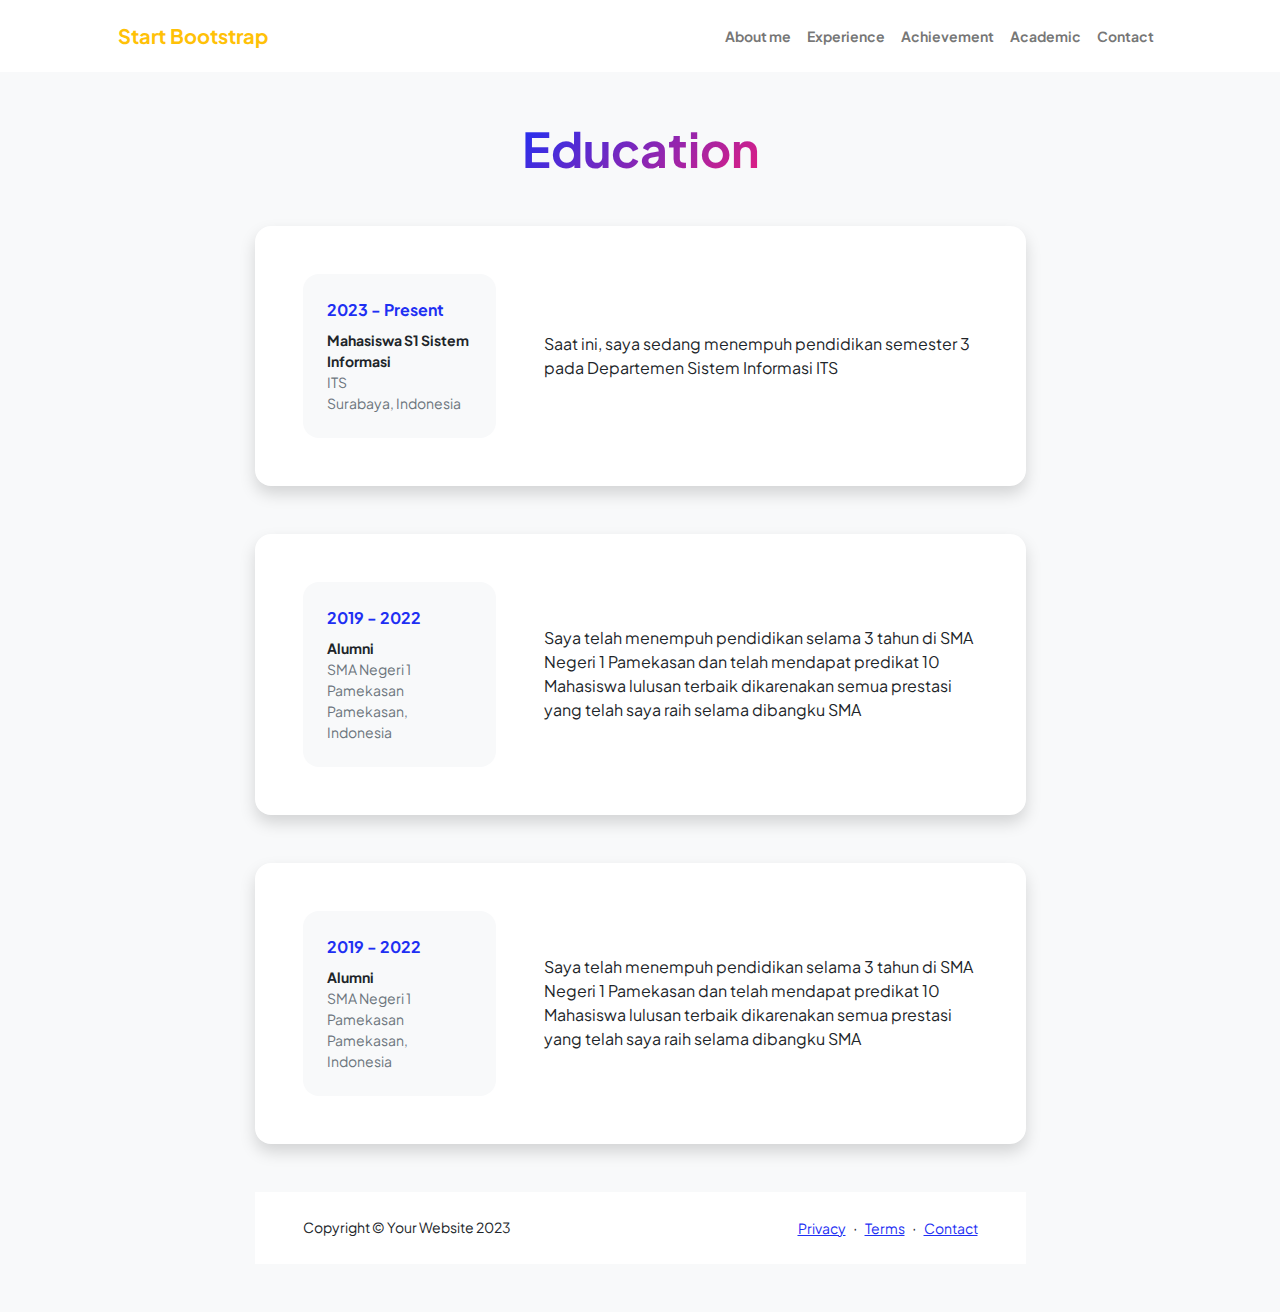
==== academic.html @ b5198140 "Add files via upload" ====
<!DOCTYPE html>
<html lang="en">

<head>
    <meta charset="utf-8" />
    <meta name="viewport" content="width=device-width, initial-scale=1, shrink-to-fit=no" />
    <meta name="description" content="" />
    <meta name="author" content="" />
    <title>Personal - Start Bootstrap Template</title>
    <!-- Favicon-->
    <link rel="icon" type="image/x-icon" href="assets/favicon.ico" />
    <!-- Custom Google font-->
    <link rel="preconnect" href="https://fonts.googleapis.com" />
    <link rel="preconnect" href="https://fonts.gstatic.com" crossorigin />
    <link
        href="https://fonts.googleapis.com/css2?family=Plus+Jakarta+Sans:wght@100;200;300;400;500;600;700;800;900&amp;display=swap"
        rel="stylesheet" />
    <!-- Bootstrap icons-->
    <link href="https://cdn.jsdelivr.net/npm/bootstrap-icons@1.8.1/font/bootstrap-icons.css" rel="stylesheet" />
    <!-- Core theme CSS (includes Bootstrap)-->
    <link href="css/styles.css" rel="stylesheet" />
</head>

<body class="d-flex flex-column h-100 bg-light">
    <main class="flex-shrink-0">
        <!-- Navigation-->
        <nav class="navbar navbar-expand-lg navbar-light bg-white py-3">
            <div class="container px-5">
                <a class="navbar-brand" href="index.html"><span class="fw-bolder text-warning">Start
                        Bootstrap</span></a>
                <button class="navbar-toggler" type="button" data-bs-toggle="collapse"
                    data-bs-target="#navbarSupportedContent" aria-controls="navbarSupportedContent"
                    aria-expanded="false" aria-label="Toggle navigation"><span
                        class="navbar-toggler-icon"></span></button>
                <div class="collapse navbar-collapse" id="navbarSupportedContent">
                    <ul class="navbar-nav ms-auto mb-2 mb-lg-0 small fw-bolder">
                        <li class="nav-item"><a class="nav-link" href="index.html">About me</a></li>
                        <li class="nav-item"><a class="nav-link" href="resume.html">Experience</a></li>
                        <li class="nav-item"><a class="nav-link" href="projects.html">Achievement</a></li>
                        <li class="nav-item"><a class="nav-link" href="academic.html">Academic</a></li>
                        <li class="nav-item"><a class="nav-link" href="contact.html">Contact</a></li>
                    </ul>
                </div>
            </div>
        </nav>
        <!-- Page Content-->
        <div class="container px-5 my-5">
            <div class="text-center mb-5">
                <h1 class="display-5 fw-bolder text-warning"><span class="text-gradient d-inline">Education</span></h1>
            </div>
            <div class="row gx-5 justify-content-center">
                <div class="col-lg-11 col-xl-9 col-xxl-8">
                    <!-- Experience Section-->
                    <section>
                        <!-- Experience Card 1-->
                        <div class="card shadow border-0 rounded-4 mb-5">
                            <div class="card-body p-5">
                                <div class="row align-items-center gx-5">
                                    <div class="col text-center text-lg-start mb-4 mb-lg-0">
                                        <div class="bg-light p-4 rounded-4">
                                            <div class="text-primary fw-bolder mb-2">2023 - Present</div>
                                            <div class="small fw-bolder">Mahasiswa S1 Sistem Informasi</div>
                                            <div class="small text-muted">ITS</div>
                                            <div class="small text-muted">Surabaya, Indonesia</div>
                                        </div>
                                    </div>
                                    <div class="col-lg-8">
                                        <div>Saat ini, saya sedang menempuh pendidikan semester 3 pada Departemen Sistem Informasi ITS</div>
                                    </div>
                                </div>
                            </div>
                        </div>
                        <!-- Experience Card 2-->
                        <div class="card shadow border-0 rounded-4 mb-5">
                            <div class="card-body p-5">
                                <div class="row align-items-center gx-5">
                                    <div class="col text-center text-lg-start mb-4 mb-lg-0">
                                        <div class="bg-light p-4 rounded-4">
                                            <div class="text-primary fw-bolder mb-2">2019 - 2022</div>
                                            <div class="small fw-bolder">Alumni</div>
                                            <div class="small text-muted">SMA Negeri 1 Pamekasan</div>
                                            <div class="small text-muted">Pamekasan, Indonesia</div>
                                        </div>
                                    </div>
                                    <div class="col-lg-8">
                                        <div>Saya telah menempuh pendidikan selama 3 tahun di SMA Negeri 1 Pamekasan dan telah mendapat predikat 10 Mahasiswa lulusan terbaik dikarenakan semua prestasi yang telah saya raih selama dibangku SMA </div>
                                    </div>
                                </div>
                            </div>
                        </div>
                    </section>
                     <!-- Experience Card 3-->
                     <div class="card shadow border-0 rounded-4 mb-5">
                        <div class="card-body p-5">
                            <div class="row align-items-center gx-5">
                                <div class="col text-center text-lg-start mb-4 mb-lg-0">
                                    <div class="bg-light p-4 rounded-4">
                                        <div class="text-primary fw-bolder mb-2">2019 - 2022</div>
                                        <div class="small fw-bolder">Alumni</div>
                                        <div class="small text-muted">SMA Negeri 1 Pamekasan</div>
                                        <div class="small text-muted">Pamekasan, Indonesia</div>
                                    </div>
                                </div>
                                <div class="col-lg-8">
                                    <div>Saya telah menempuh pendidikan selama 3 tahun di SMA Negeri 1 Pamekasan dan telah mendapat predikat 10 Mahasiswa lulusan terbaik dikarenakan semua prestasi yang telah saya raih selama dibangku SMA </div>
                                </div>
                            </div>
                        </div>
                    </div>
                </section>
    <!-- Footer-->
    <footer class="bg-white py-4 mt-auto">
        <div class="container px-5">
            <div class="row align-items-center justify-content-between flex-column flex-sm-row">
                <div class="col-auto">
                    <div class="small m-0">Copyright &copy; Your Website 2023</div>
                </div>
                <div class="col-auto">
                    <a class="small" href="#!">Privacy</a>
                    <span class="mx-1">&middot;</span>
                    <a class="small" href="#!">Terms</a>
                    <span class="mx-1">&middot;</span>
                    <a class="small" href="#!">Contact</a>
                </div>
            </div>
        </div>
    </footer>
    <!-- Bootstrap core JS-->
    <script src="https://cdn.jsdelivr.net/npm/bootstrap@5.2.3/dist/js/bootstrap.bundle.min.js"></script>
    <!-- Core theme JS-->
    <script src="js/scripts.js"></script>
</body>

</html>
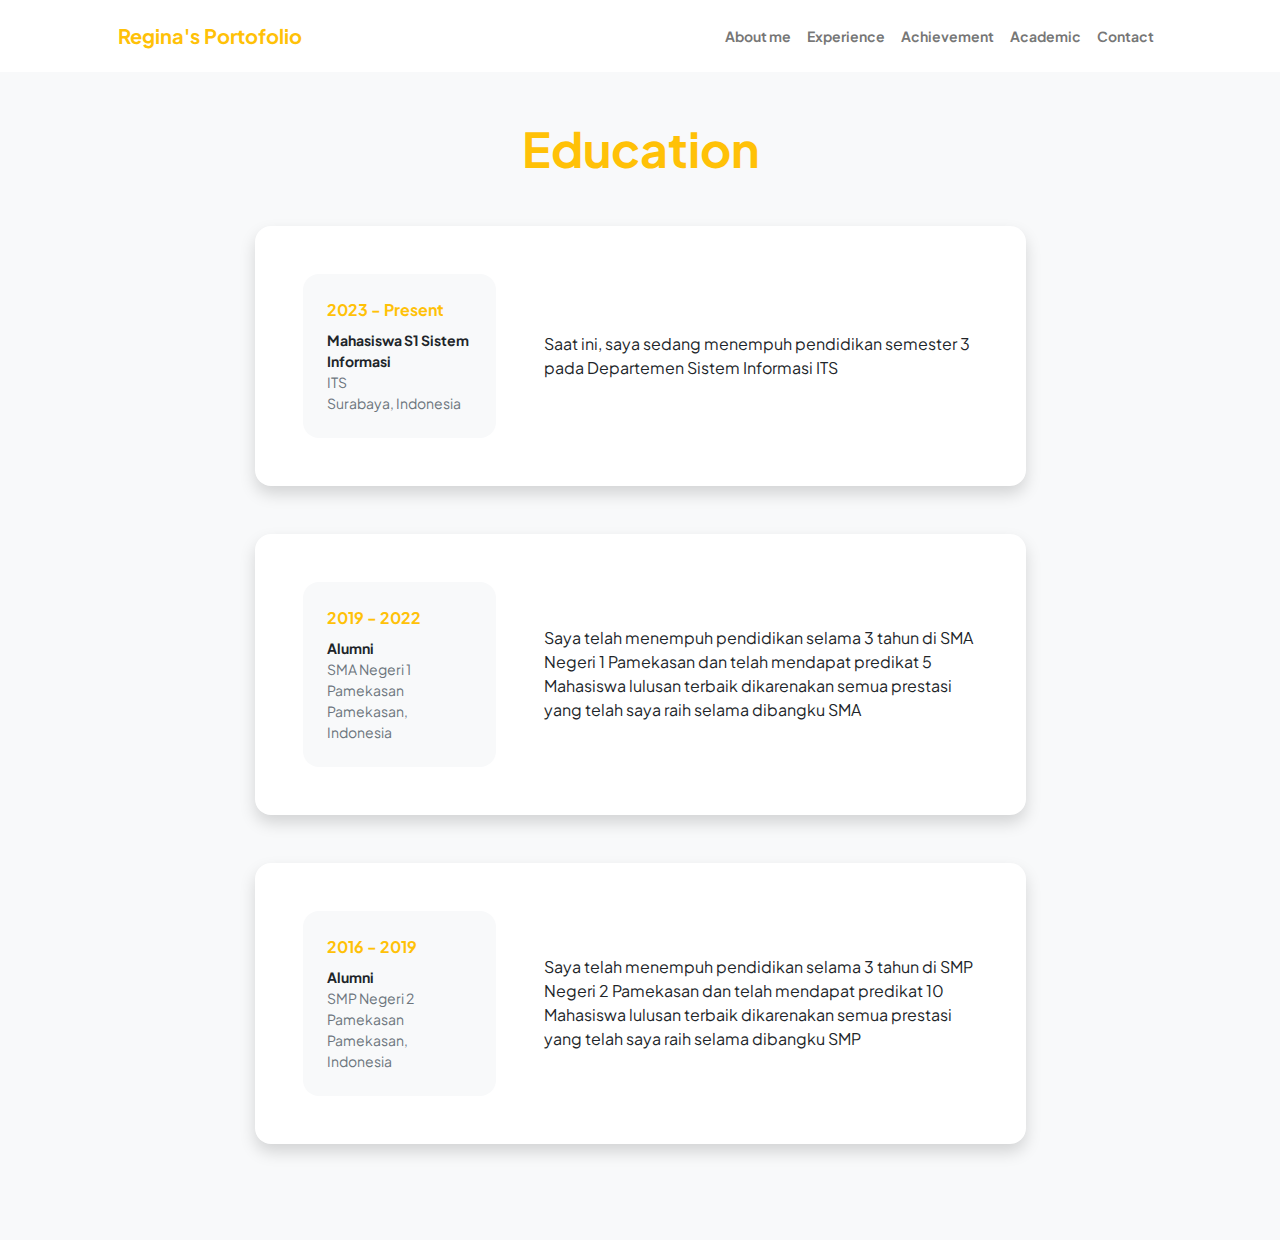
==== commit cecdd089: "Update academic.html" ====
--- a/academic.html
+++ b/academic.html
@@ -26,8 +26,7 @@
         <!-- Navigation-->
         <nav class="navbar navbar-expand-lg navbar-light bg-white py-3">
             <div class="container px-5">
-                <a class="navbar-brand" href="index.html"><span class="fw-bolder text-warning">Start
-                        Bootstrap</span></a>
+                <a class="navbar-brand" href="index.html"><span class="fw-bolder text-warning">Regina's Portofolio</span></a>
                 <button class="navbar-toggler" type="button" data-bs-toggle="collapse"
                     data-bs-target="#navbarSupportedContent" aria-controls="navbarSupportedContent"
                     aria-expanded="false" aria-label="Toggle navigation"><span
@@ -46,7 +45,7 @@
         <!-- Page Content-->
         <div class="container px-5 my-5">
             <div class="text-center mb-5">
-                <h1 class="display-5 fw-bolder text-warning"><span class="text-gradient d-inline">Education</span></h1>
+                <h1 class="display-5 fw-bolder text-warning"><span class="text text-warning">Education</span></h1>
             </div>
             <div class="row gx-5 justify-content-center">
                 <div class="col-lg-11 col-xl-9 col-xxl-8">
@@ -58,7 +57,7 @@
                                 <div class="row align-items-center gx-5">
                                     <div class="col text-center text-lg-start mb-4 mb-lg-0">
                                         <div class="bg-light p-4 rounded-4">
-                                            <div class="text-primary fw-bolder mb-2">2023 - Present</div>
+                                            <div class="text-warning fw-bolder mb-2">2023 - Present</div>
                                             <div class="small fw-bolder">Mahasiswa S1 Sistem Informasi</div>
                                             <div class="small text-muted">ITS</div>
                                             <div class="small text-muted">Surabaya, Indonesia</div>
@@ -76,14 +75,14 @@
                                 <div class="row align-items-center gx-5">
                                     <div class="col text-center text-lg-start mb-4 mb-lg-0">
                                         <div class="bg-light p-4 rounded-4">
-                                            <div class="text-primary fw-bolder mb-2">2019 - 2022</div>
+                                            <div class="text-warning fw-bolder mb-2">2019 - 2022</div>
                                             <div class="small fw-bolder">Alumni</div>
                                             <div class="small text-muted">SMA Negeri 1 Pamekasan</div>
                                             <div class="small text-muted">Pamekasan, Indonesia</div>
                                         </div>
                                     </div>
                                     <div class="col-lg-8">
-                                        <div>Saya telah menempuh pendidikan selama 3 tahun di SMA Negeri 1 Pamekasan dan telah mendapat predikat 10 Mahasiswa lulusan terbaik dikarenakan semua prestasi yang telah saya raih selama dibangku SMA </div>
+                                        <div>Saya telah menempuh pendidikan selama 3 tahun di SMA Negeri 1 Pamekasan dan telah mendapat predikat 5 Mahasiswa lulusan terbaik dikarenakan semua prestasi yang telah saya raih selama dibangku SMA </div>
                                     </div>
                                 </div>
                             </div>
@@ -95,40 +94,24 @@
                             <div class="row align-items-center gx-5">
                                 <div class="col text-center text-lg-start mb-4 mb-lg-0">
                                     <div class="bg-light p-4 rounded-4">
-                                        <div class="text-primary fw-bolder mb-2">2019 - 2022</div>
+                                        <div class="text-warning fw-bolder mb-2">2016 - 2019</div>
                                         <div class="small fw-bolder">Alumni</div>
-                                        <div class="small text-muted">SMA Negeri 1 Pamekasan</div>
+                                        <div class="small text-muted">SMP Negeri 2 Pamekasan</div>
                                         <div class="small text-muted">Pamekasan, Indonesia</div>
                                     </div>
                                 </div>
                                 <div class="col-lg-8">
-                                    <div>Saya telah menempuh pendidikan selama 3 tahun di SMA Negeri 1 Pamekasan dan telah mendapat predikat 10 Mahasiswa lulusan terbaik dikarenakan semua prestasi yang telah saya raih selama dibangku SMA </div>
+                                    <div>Saya telah menempuh pendidikan selama 3 tahun di SMP Negeri 2 Pamekasan dan telah mendapat predikat 10 Mahasiswa lulusan terbaik dikarenakan semua prestasi yang telah saya raih selama dibangku SMP </div>
                                 </div>
                             </div>
                         </div>
                     </div>
                 </section>
-    <!-- Footer-->
-    <footer class="bg-white py-4 mt-auto">
-        <div class="container px-5">
-            <div class="row align-items-center justify-content-between flex-column flex-sm-row">
-                <div class="col-auto">
-                    <div class="small m-0">Copyright &copy; Your Website 2023</div>
-                </div>
-                <div class="col-auto">
-                    <a class="small" href="#!">Privacy</a>
-                    <span class="mx-1">&middot;</span>
-                    <a class="small" href="#!">Terms</a>
-                    <span class="mx-1">&middot;</span>
-                    <a class="small" href="#!">Contact</a>
-                </div>
-            </div>
-        </div>
-    </footer>
+ 
     <!-- Bootstrap core JS-->
     <script src="https://cdn.jsdelivr.net/npm/bootstrap@5.2.3/dist/js/bootstrap.bundle.min.js"></script>
     <!-- Core theme JS-->
     <script src="js/scripts.js"></script>
 </body>
 
-</html>+</html>
